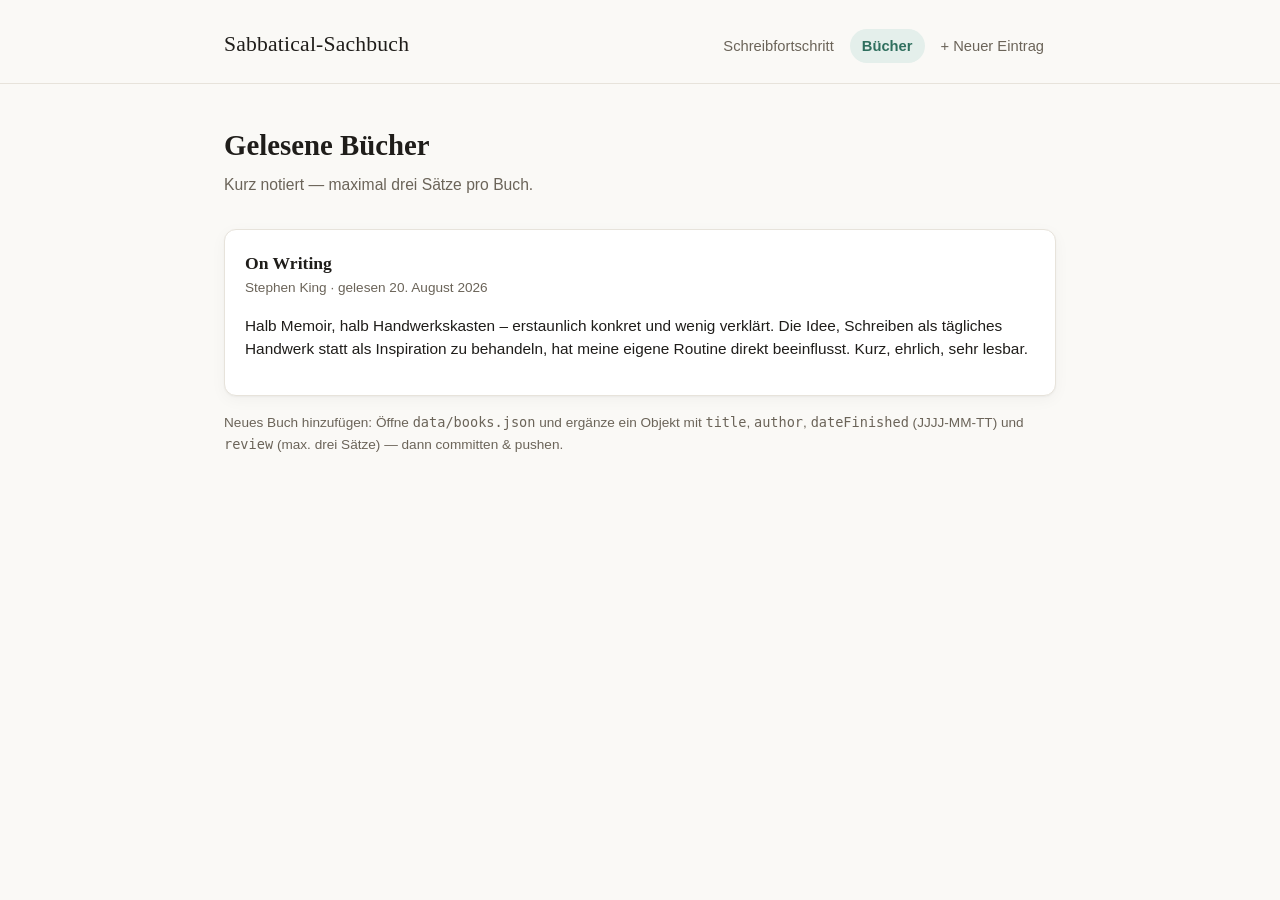
==== books.html @ af3e2c59 "Add GitHub Pages site for book-writing progress tracking Static, dependency-free HTML/CSS/JS site wi" ====
<!DOCTYPE html>
<html lang="de">
<head>
  <meta charset="UTF-8" />
  <meta name="viewport" content="width=device-width, initial-scale=1.0" />
  <title>Sabbatical-Sachbuch — Bücher</title>
  <link rel="icon" href="data:image/svg+xml,%3Csvg xmlns='http://www.w3.org/2000/svg' viewBox='0 0 100 100'%3E%3Ctext y='.9em' font-size='90'%3E%F0%9F%93%96%3C/text%3E%3C/svg%3E" />
  <link rel="stylesheet" href="assets/style.css" />
</head>
<body>
  <header class="site">
    <div class="site-inner">
      <a class="brand" href="index.html">Sabbatical-Sachbuch</a>
      <nav class="site-nav">
        <a href="index.html">Schreibfortschritt</a>
        <a href="books.html" class="active">Bücher</a>
        <a href="new-entry.html">+ Neuer Eintrag</a>
      </nav>
    </div>
  </header>

  <main class="wrap">
    <h1 class="page-title">Gelesene Bücher</h1>
    <p class="page-sub">Kurz notiert — maximal drei Sätze pro Buch.</p>

    <div id="book-list"></div>

    <p class="helper-text">
      Neues Buch hinzufügen: Öffne
      <code>data/books.json</code> und ergänze ein Objekt mit
      <code>title</code>, <code>author</code>, <code>dateFinished</code> (JJJJ-MM-TT) und
      <code>review</code> (max. drei Sätze) — dann committen &amp; pushen.
    </p>
  </main>

  <script src="assets/books.js"></script>
</body>
</html>
---- assets/style.css ----
/* ---------- Design tokens ---------- */
:root {
  --bg: #faf9f6;
  --bg-elevated: #ffffff;
  --text: #1f1d1a;
  --text-muted: #6b6459;
  --border: #e7e3db;
  --accent: #2f6f5e;
  --accent-soft: #e4efeb;
  --up: #2f6f5e;
  --down: #b5533c;
  --scale-0: #edeae2;
  --scale-1: #bcdbcf;
  --scale-2: #7fbba6;
  --scale-3: #48937c;
  --scale-4: #1f6552;
  --scale-neg: #d9a05b;
  --shadow: 0 1px 2px rgba(31, 29, 26, 0.04), 0 4px 16px rgba(31, 29, 26, 0.04);
}

@media (prefers-color-scheme: dark) {
  :root {
    --bg: #16151a;
    --bg-elevated: #1e1d23;
    --text: #eeece6;
    --text-muted: #9a958a;
    --border: #302e33;
    --accent: #5fb79b;
    --accent-soft: #22322c;
    --up: #5fb79b;
    --down: #d97a5f;
    --scale-0: #232128;
    --scale-1: #1f3a32;
    --scale-2: #26533f;
    --scale-3: #2c7757;
    --scale-4: #3fa478;
    --scale-neg: #7a5432;
    --shadow: 0 1px 2px rgba(0, 0, 0, 0.2), 0 4px 16px rgba(0, 0, 0, 0.24);
  }
}

* { box-sizing: border-box; }

html, body {
  margin: 0;
  padding: 0;
}

body {
  background: var(--bg);
  color: var(--text);
  font-family: -apple-system, BlinkMacSystemFont, "Segoe UI", Roboto, Helvetica, Arial, sans-serif;
  line-height: 1.5;
  -webkit-font-smoothing: antialiased;
}

.wrap {
  max-width: 880px;
  margin: 0 auto;
  padding: 0 24px 80px;
}

/* ---------- Header / nav ---------- */
header.site {
  border-bottom: 1px solid var(--border);
  margin-bottom: 40px;
}

.site-inner {
  max-width: 880px;
  margin: 0 auto;
  padding: 28px 24px 20px;
  display: flex;
  align-items: baseline;
  justify-content: space-between;
  flex-wrap: wrap;
  gap: 12px;
}

.brand {
  font-family: Georgia, "Iowan Old Style", "Times New Roman", serif;
  font-size: 1.35rem;
  letter-spacing: 0.01em;
  text-decoration: none;
  color: var(--text);
}

nav.site-nav {
  display: flex;
  gap: 4px;
}

nav.site-nav a {
  text-decoration: none;
  color: var(--text-muted);
  font-size: 0.92rem;
  padding: 6px 12px;
  border-radius: 999px;
  transition: background 0.15s ease, color 0.15s ease;
}

nav.site-nav a:hover {
  color: var(--text);
  background: var(--accent-soft);
}

nav.site-nav a.active {
  color: var(--accent);
  background: var(--accent-soft);
  font-weight: 600;
}

/* ---------- Page heading ---------- */
h1.page-title {
  font-family: Georgia, "Iowan Old Style", "Times New Roman", serif;
  font-size: 1.8rem;
  margin: 0 0 6px;
}

p.page-sub {
  color: var(--text-muted);
  margin: 0 0 32px;
  font-size: 0.98rem;
}

/* ---------- Stat cards ---------- */
.stats {
  display: grid;
  grid-template-columns: repeat(auto-fit, minmax(130px, 1fr));
  gap: 12px;
  margin-bottom: 36px;
}

.stat-card {
  background: var(--bg-elevated);
  border: 1px solid var(--border);
  border-radius: 12px;
  padding: 16px 16px;
  box-shadow: var(--shadow);
}

.stat-value {
  font-size: 1.5rem;
  font-weight: 700;
  font-variant-numeric: tabular-nums;
}

.stat-label {
  color: var(--text-muted);
  font-size: 0.78rem;
  text-transform: uppercase;
  letter-spacing: 0.04em;
  margin-top: 2px;
}

/* ---------- Heatmap ---------- */
.heatmap-card {
  background: var(--bg-elevated);
  border: 1px solid var(--border);
  border-radius: 12px;
  padding: 20px;
  box-shadow: var(--shadow);
  margin-bottom: 40px;
}

.heatmap-title {
  font-size: 0.85rem;
  color: var(--text-muted);
  margin-bottom: 14px;
}

.heatmap-scroll {
  overflow-x: auto;
  padding-bottom: 4px;
}

.heatmap-grid {
  display: grid;
  grid-auto-flow: column;
  grid-template-rows: repeat(7, 12px);
  gap: 3px;
  width: max-content;
}

.heatmap-cell {
  width: 12px;
  height: 12px;
  border-radius: 3px;
  background: var(--scale-0);
  cursor: default;
}

.heatmap-legend {
  display: flex;
  align-items: center;
  gap: 6px;
  margin-top: 14px;
  font-size: 0.75rem;
  color: var(--text-muted);
}

.heatmap-legend .heatmap-cell {
  width: 10px;
  height: 10px;
}

/* ---------- Feed ---------- */
.feed-title {
  font-size: 1.05rem;
  margin: 0 0 16px;
}

.entry {
  display: flex;
  gap: 16px;
  padding: 16px 0;
  border-bottom: 1px solid var(--border);
}

.entry:last-child {
  border-bottom: none;
}

.entry-date {
  flex: 0 0 92px;
  color: var(--text-muted);
  font-size: 0.85rem;
  padding-top: 2px;
}

.entry-body {
  flex: 1;
  min-width: 0;
}

.entry-metrics {
  display: flex;
  align-items: baseline;
  gap: 10px;
  flex-wrap: wrap;
  margin-bottom: 4px;
}

.entry-words {
  font-weight: 700;
  font-size: 1.05rem;
  font-variant-numeric: tabular-nums;
}

.entry-words.up { color: var(--up); }
.entry-words.down { color: var(--down); }

.entry-trend {
  font-size: 0.78rem;
  padding: 2px 8px;
  border-radius: 999px;
  background: var(--accent-soft);
  color: var(--text-muted);
}

.entry-trend.up { color: var(--up); }
.entry-trend.down { color: var(--down); }

.entry-minutes {
  color: var(--text-muted);
  font-size: 0.85rem;
}

.entry-note {
  color: var(--text);
  font-size: 0.94rem;
  margin-top: 4px;
}

.empty-state {
  color: var(--text-muted);
  font-size: 0.92rem;
  padding: 24px 0;
}

/* ---------- Books ---------- */
.book-card {
  background: var(--bg-elevated);
  border: 1px solid var(--border);
  border-radius: 12px;
  padding: 20px;
  box-shadow: var(--shadow);
  margin-bottom: 16px;
}

.book-title {
  font-family: Georgia, "Iowan Old Style", "Times New Roman", serif;
  font-size: 1.1rem;
  margin: 0 0 2px;
}

.book-meta {
  color: var(--text-muted);
  font-size: 0.85rem;
  margin-bottom: 10px;
}

.book-review {
  font-size: 0.96rem;
}

/* ---------- Forms ---------- */
.form-card {
  background: var(--bg-elevated);
  border: 1px solid var(--border);
  border-radius: 12px;
  padding: 24px;
  box-shadow: var(--shadow);
  margin-bottom: 24px;
}

.field {
  margin-bottom: 16px;
}

.field label {
  display: block;
  font-size: 0.82rem;
  color: var(--text-muted);
  margin-bottom: 6px;
}

.field-row {
  display: grid;
  grid-template-columns: 1fr 1fr;
  gap: 14px;
}

input, textarea {
  width: 100%;
  padding: 10px 12px;
  border-radius: 8px;
  border: 1px solid var(--border);
  background: var(--bg);
  color: var(--text);
  font-family: inherit;
  font-size: 0.95rem;
}

input:focus, textarea:focus {
  outline: 2px solid var(--accent);
  outline-offset: 1px;
}

textarea {
  resize: vertical;
  min-height: 70px;
}

button {
  font-family: inherit;
  font-size: 0.92rem;
  font-weight: 600;
  padding: 10px 18px;
  border-radius: 8px;
  border: none;
  background: var(--accent);
  color: #fff;
  cursor: pointer;
}

button.secondary {
  background: transparent;
  color: var(--accent);
  border: 1px solid var(--accent);
}

.output-block {
  margin-top: 8px;
}

pre.output {
  background: var(--bg);
  border: 1px solid var(--border);
  border-radius: 8px;
  padding: 14px;
  font-size: 0.85rem;
  overflow-x: auto;
  white-space: pre-wrap;
  word-break: break-word;
}

.helper-text {
  color: var(--text-muted);
  font-size: 0.85rem;
  margin-top: 4px;
}

.steps {
  padding-left: 20px;
}

.steps li {
  margin-bottom: 10px;
}

a.gh-link {
  color: var(--accent);
}

.toast {
  display: inline-block;
  font-size: 0.82rem;
  color: var(--accent);
  margin-left: 10px;
  opacity: 0;
  transition: opacity 0.2s ease;
}

.toast.show {
  opacity: 1;
}
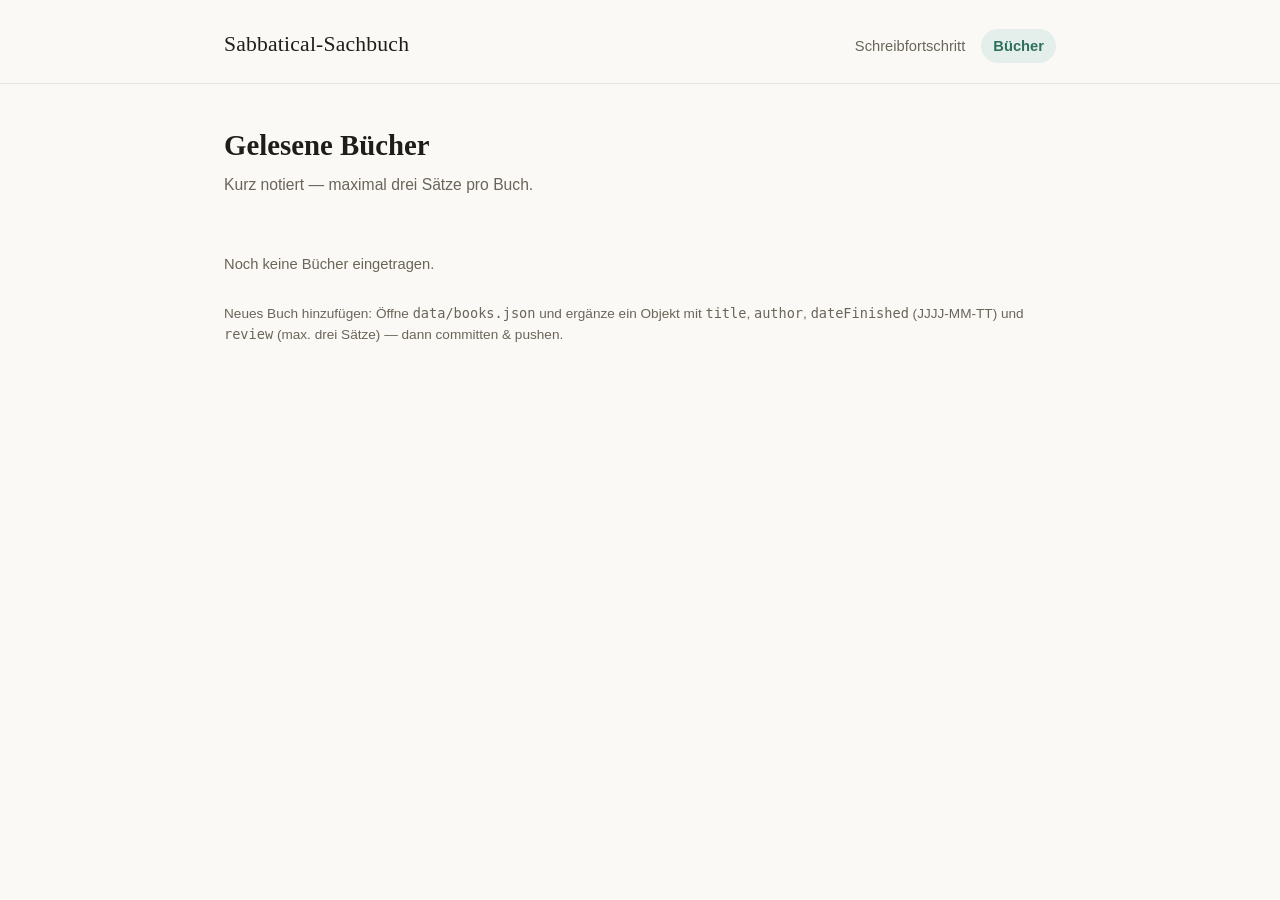
==== commit 322233ac: "Remove new-entry form in favor of chat-based updates Daily writing entries are now added by messagin" ====
--- a/books.html
+++ b/books.html
@@ -14,7 +14,6 @@
       <nav class="site-nav">
         <a href="index.html">Schreibfortschritt</a>
         <a href="books.html" class="active">Bücher</a>
-        <a href="new-entry.html">+ Neuer Eintrag</a>
       </nav>
     </div>
   </header>
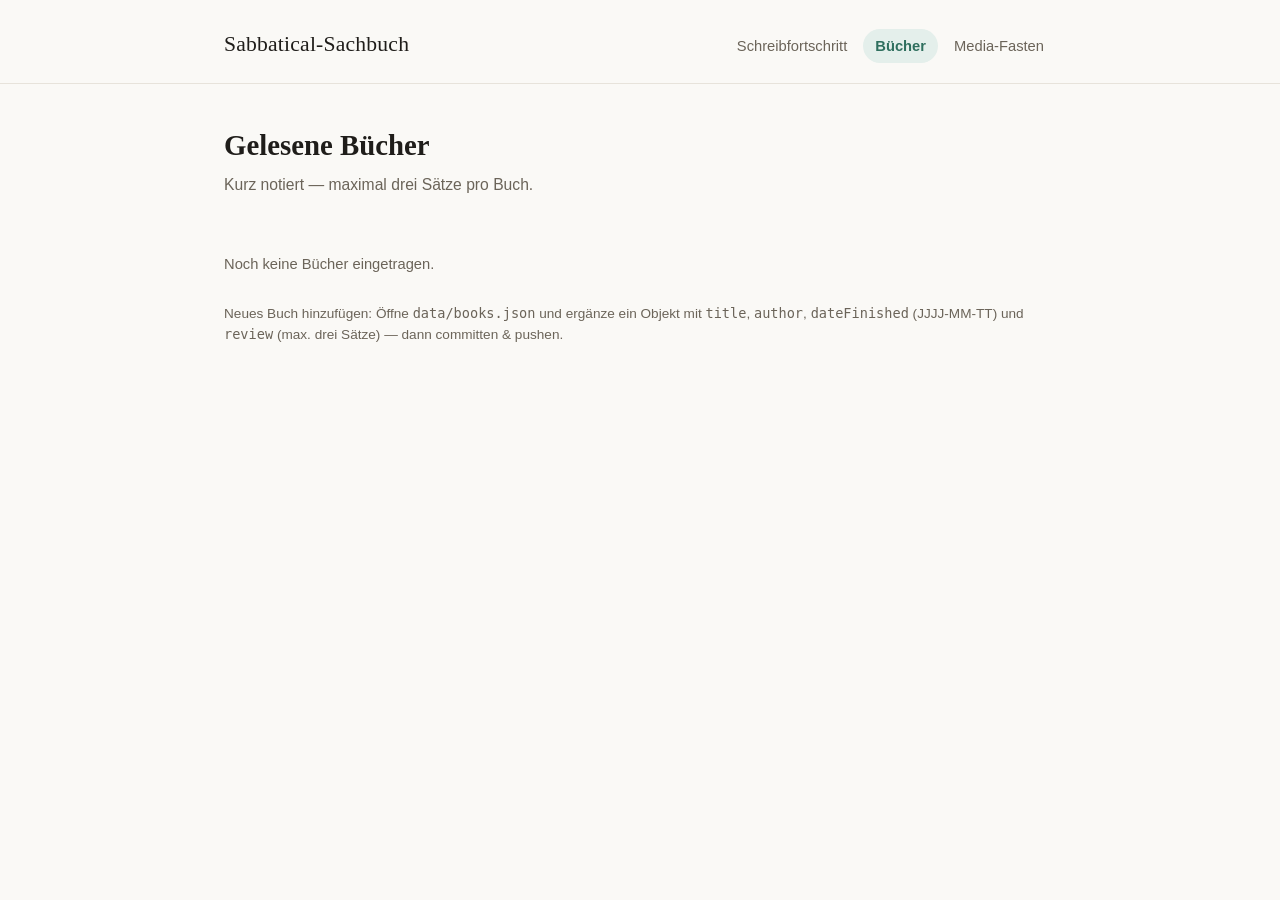
==== commit bb44cccd: "Add Media-Fasten challenge feature New dashboard page (media-fasten.html) tracking a no-media-fastin" ====
--- a/books.html
+++ b/books.html
@@ -14,6 +14,7 @@
       <nav class="site-nav">
         <a href="index.html">Schreibfortschritt</a>
         <a href="books.html" class="active">Bücher</a>
+        <a href="media-fasten.html">Media-Fasten</a>
       </nav>
     </div>
   </header>
--- a/assets/style.css
+++ b/assets/style.css
@@ -16,6 +16,14 @@
   --scale-4: #1f6552;
   --scale-neg: #d9a05b;
   --shadow: 0 1px 2px rgba(31, 29, 26, 0.04), 0 4px 16px rgba(31, 29, 26, 0.04);
+  --soil: #c9a06a;
+  --soil-2: #b98a5a;
+  --soil-3: #a67a4a;
+  --ash: #4a4a48;
+  --ember: #e2572c;
+  --flower: #e07a8b;
+  --flower-alt: #e0b23c;
+  --sun: #f2c14e;
 }
 
 @media (prefers-color-scheme: dark) {
@@ -36,6 +44,14 @@
     --scale-4: #3fa478;
     --scale-neg: #7a5432;
     --shadow: 0 1px 2px rgba(0, 0, 0, 0.2), 0 4px 16px rgba(0, 0, 0, 0.24);
+    --soil: #7a5a38;
+    --soil-2: #6b4d2e;
+    --soil-3: #5c4226;
+    --ash: #2c2b2a;
+    --ember: #ff6a3d;
+    --flower: #f28fa0;
+    --flower-alt: #e8c34c;
+    --sun: #ffd873;
   }
 }
 
@@ -174,9 +190,40 @@
   padding-bottom: 4px;
 }
 
+.heatmap-container {
+  width: max-content;
+}
+
+.heatmap-months {
+  display: grid;
+  grid-auto-flow: column;
+  gap: 3px;
+  margin-left: 30px;
+  margin-bottom: 4px;
+  height: 12px;
+  font-size: 0.68rem;
+  color: var(--text-muted);
+  white-space: nowrap;
+}
+
+.heatmap-body {
+  display: flex;
+  gap: 6px;
+}
+
+.heatmap-weekdays {
+  display: grid;
+  grid-template-rows: repeat(7, 12px);
+  gap: 3px;
+  width: 24px;
+  font-size: 0.65rem;
+  line-height: 12px;
+  color: var(--text-muted);
+  text-align: right;
+}
+
 .heatmap-grid {
   display: grid;
-  grid-auto-flow: column;
   grid-template-rows: repeat(7, 12px);
   gap: 3px;
   width: max-content;
@@ -415,3 +462,115 @@
 .toast.show {
   opacity: 1;
 }
+
+/* ---------- Media-Fasten ---------- */
+.fast-hero {
+  display: flex;
+  gap: 12px;
+  flex-wrap: wrap;
+  margin-bottom: 24px;
+}
+
+.fast-timer {
+  flex: 1;
+  min-width: 220px;
+  background: var(--bg-elevated);
+  border: 1px solid var(--border);
+  border-radius: 12px;
+  padding: 24px;
+  box-shadow: var(--shadow);
+  text-align: center;
+}
+
+.fast-timer-value {
+  font-size: 1.9rem;
+  font-weight: 700;
+  font-variant-numeric: tabular-nums;
+}
+
+.fast-timer-label {
+  color: var(--text-muted);
+  font-size: 0.82rem;
+  margin-top: 6px;
+}
+
+.fast-best {
+  background: var(--bg-elevated);
+  border: 1px solid var(--border);
+  border-radius: 12px;
+  padding: 24px;
+  box-shadow: var(--shadow);
+  text-align: center;
+  min-width: 140px;
+}
+
+.garden-card {
+  background: var(--bg-elevated);
+  border: 1px solid var(--border);
+  border-radius: 12px;
+  padding: 24px;
+  box-shadow: var(--shadow);
+  margin-bottom: 32px;
+  text-align: center;
+}
+
+.garden {
+  width: 100%;
+  max-width: 340px;
+  margin: 0 auto;
+  position: relative;
+}
+
+.garden svg {
+  width: 100%;
+  height: auto;
+  display: block;
+}
+
+.garden-stage {
+  opacity: 0;
+  transition: opacity 1.1s ease;
+}
+
+.garden-caption {
+  color: var(--text-muted);
+  font-size: 0.85rem;
+  margin-top: 12px;
+}
+
+.g-soil { fill: var(--soil); }
+.g-soil-2 { fill: var(--soil-2); }
+.g-soil-3 { fill: var(--soil-3); }
+.g-pebble { fill: var(--border); }
+.g-stem { stroke: var(--accent); stroke-width: 2.5; fill: none; }
+.g-leaf { fill: var(--accent); }
+.g-flower { fill: var(--flower); }
+.g-flower-alt { fill: var(--flower-alt); }
+.g-sun { fill: var(--sun); }
+.g-butterfly { fill: var(--flower-alt); }
+.g-ash { fill: var(--ash); }
+.g-char { stroke: var(--ash); stroke-width: 3; fill: none; }
+.g-smoke { stroke: var(--text-muted); stroke-width: 2; fill: none; opacity: 0.6; }
+
+.fast-category-total {
+  font-size: 1.3rem;
+}
+
+.fast-badge {
+  font-size: 0.78rem;
+  padding: 2px 8px;
+  border-radius: 999px;
+  white-space: nowrap;
+}
+
+.badge-break {
+  background: transparent;
+  color: var(--down);
+  border: 1px solid var(--down);
+}
+
+.badge-ok {
+  background: transparent;
+  color: var(--up);
+  border: 1px solid var(--up);
+}
